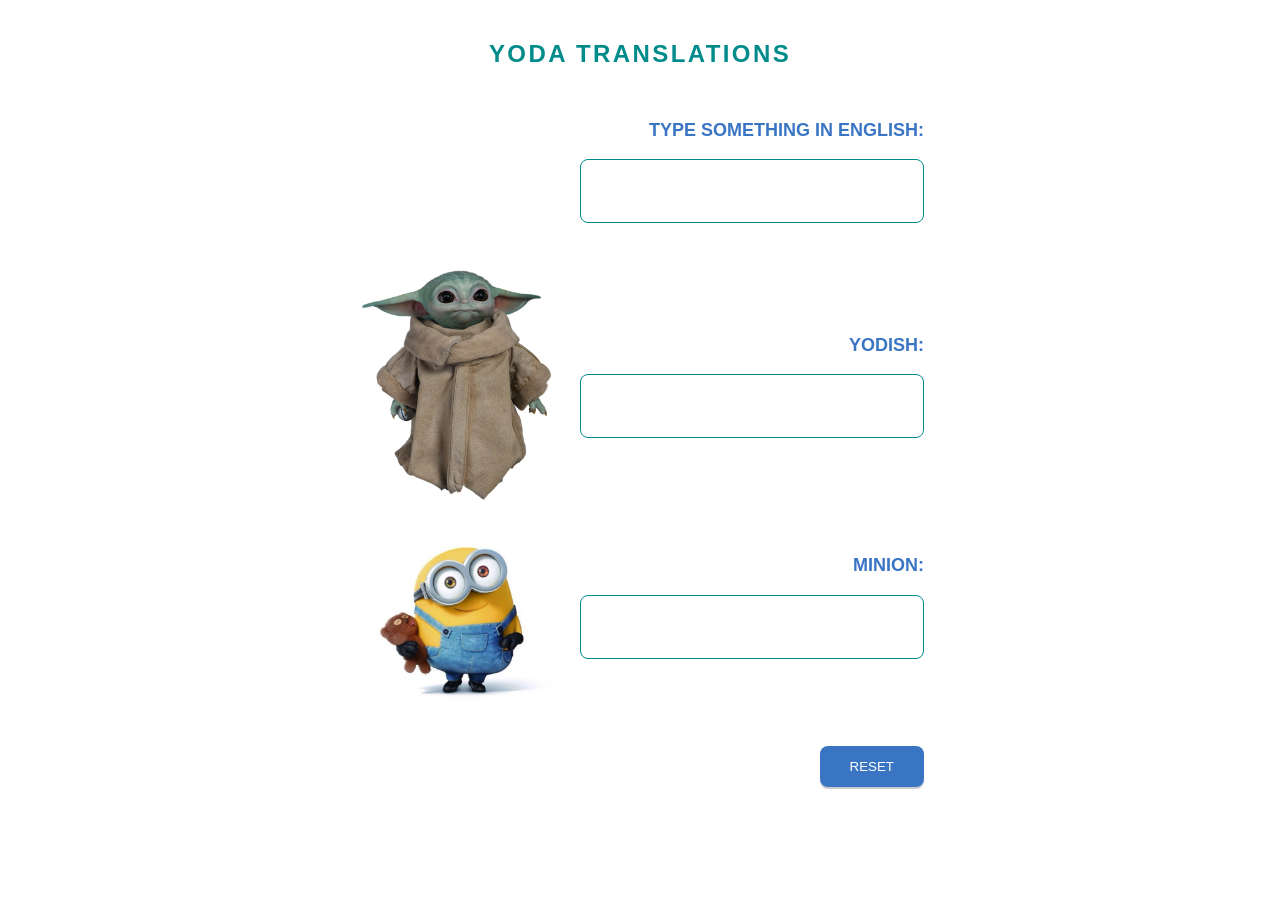
==== index.html @ 9a7e815d "upd" ====
<!DOCTYPE html>
<html lang="ru">
<head>
    <meta charset="UTF-8">
    <meta http-equiv="X-UA-Compatible" content="IE=edge">
    <meta name="viewport" content="width=device-width, initial-scale=1.0">
    <!--Сюда шрифты =swap&subset=cyrillic-ext-->
    <link rel="stylesheet" href="assets/css/normalize.css">
    <link rel="stylesheet" href="assets/css/styles.css">
    <link rel="shortcut icon" href="assets/img/yoda-icon.png" type="img/png">
    <title>Yoda Translation</title>
</head>
<body>
    <div class="wrapper">
        <header class="header"></header>
        <main class="main">
            <h1>Yoda Translations</h1>
            <div class="translation__item">
                <div class="translation__img">
                    <img src="assets/img/blanc.jpg" alt="blanc space" class="image img_invisible">
                </div>
                <div class="translation__info">
                    <label class="translation__label" for="text">Type something in English:</label>
                    <input id="text" type="text" name="englishText" class="translation__text" value=""/>
                </div>
            </div>
            <div class="translation__item">
                <div class="translation__img">
                    <img src="assets/img/yoda.png" alt="baby Yoda" class="image">
                </div>
                <div class="translation__info">
                    <div class="translation__label">Yodish:</div>
                    <div class="translation__text" id="translatedYoda"></div>
                </div>
            </div>
            <div class="translation__item">
                <div class="translation__img">
                    <img src="assets/img/minion.jpg" alt="minion" class="image">
                </div>
                <div class="translation__info">
                    <div class="translation__label">Minion:</div>
                    <div class="translation__text" id="translatedMinion"></div>
                </div>
            </div>
            <div class="translation__button">
                <button id="reset" type="reset" class="button">Reset</button>
            </div>
        </main>
        <div class="footer"></div>
    </div>

    <script src="assets/js/script.js"></script>
</body>
</html>
---- assets/css/styles.css ----
html,
body {
    height: 100%;
    font-family: 'Didact Gothic', sans-serif;
    font-size: 16px;
    color: #3D3E50;
    line-height: 160%;
}

.wrapper {
    overflow: hidden;
    min-height: 100%;
    padding: 0 16px;
    display: flex;
    flex-direction: column;
    align-items: center;
    text-align: left;
}

h1 {
    font-size: 24px;
    color: darkcyan;
    letter-spacing: 0.1em ;
    line-height: 180%;
    margin: 24px 0px 0px 0px;
    text-align: center;
    text-transform: uppercase;
}

.translation__item {
    display: flex;
    flex-direction: row;
    flex-wrap: wrap;
    justify-content: space-between;
}

.translation__item div{
    display: flex;
    flex-direction: column;
    justify-content: center;
    align-items: flex-end;
}

.translation__info {
    display: flex;
    margin-left: 24px;
}

.translation__label {
    font-size: 18px;
    text-transform: uppercase;
    color:#3A75C4;
    font-weight: bold;
}

.translation__text {
    outline: none;
    border: solid 1px darkcyan;
    border-radius: 8px;
    min-height: 30px;
    width:310px;
    margin-top: 16px;
    padding: 16px;
}

.translation__img img {
    width: 200px;
}

.translation__button {
    display: flex;
    flex-direction: column;
    align-items: flex-end;
}

.button {
    border: none;
    color:#FFFFFF;
    text-transform: uppercase;
    border-radius: 8px;
    padding: 13px 30px;
    min-width: 60px;
    cursor: pointer;
    transition: background-color 0.5s ease 0s;
    box-shadow: 0 2px 0 #23262f3b;
    position: relative;
    top: 0;
    background-color: #3A75C4;
    margin: 40px 0px;
}

.button:active {
    top: 3px;
    box-shadow: 0 0px 0 #23262f3b;
}

.button:hover {
    background-color: #75a6e6;
}

@media screen and (max-width: 706px){
    .translation__item {
        display: flex;
        flex-direction: column;
        align-items: center;
        align-content: center;
        margin-top: 40px;
    }

    .translation__item div {
        align-items: center
    }

    .translation__info {
        align-items: center;
        margin-left: 0px;
    }

    .img_invisible {
        display: none;
    }

    .translation__button {
        justify-self: center;
        align-items: center;
    }

    .button {
        margin: 40px 0px;
    }
}
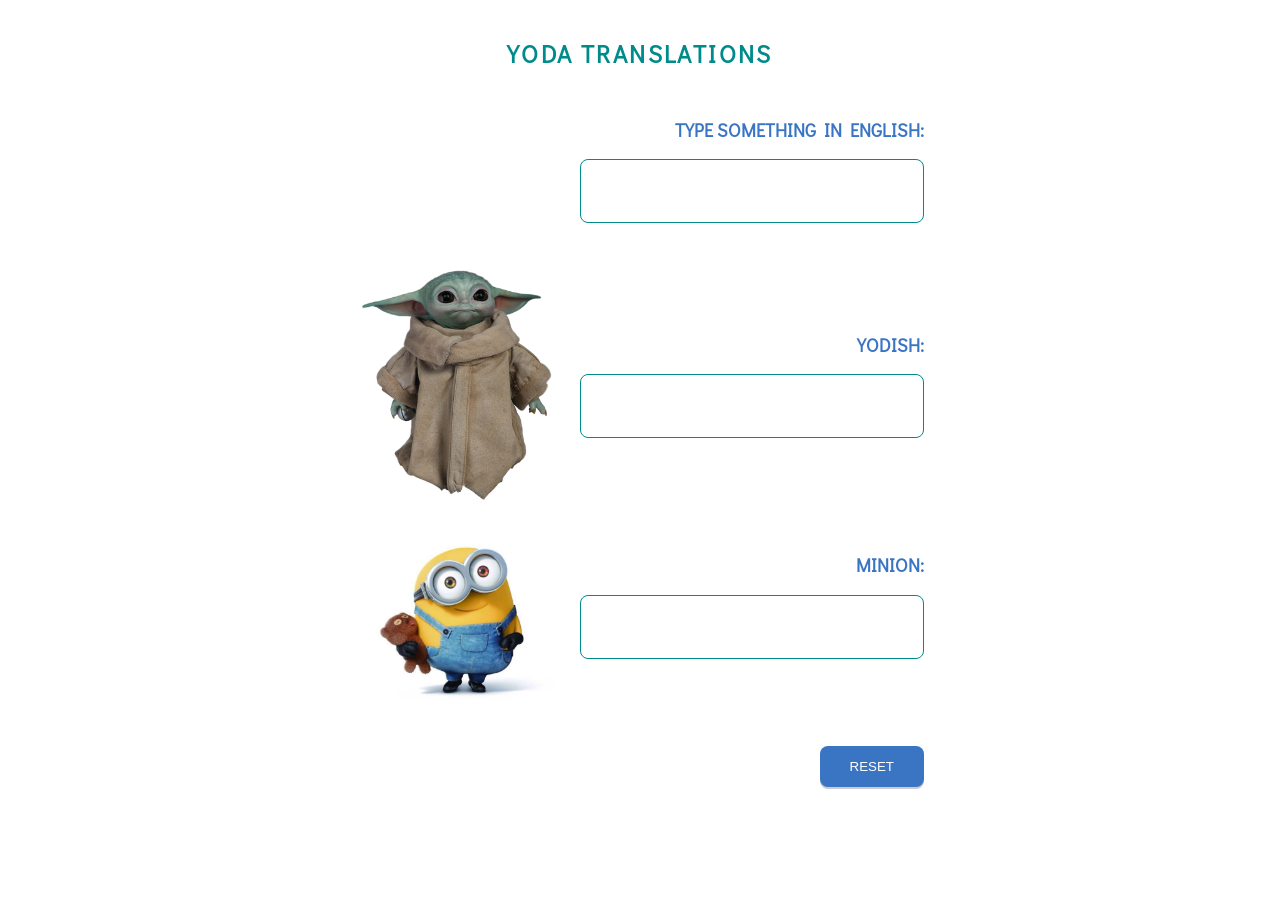
==== commit e0b838d5: "added fonts" ====
--- a/index.html
+++ b/index.html
@@ -4,7 +4,9 @@
     <meta charset="UTF-8">
     <meta http-equiv="X-UA-Compatible" content="IE=edge">
     <meta name="viewport" content="width=device-width, initial-scale=1.0">
-    <!--Сюда шрифты =swap&subset=cyrillic-ext-->
+    <link rel="preconnect" href="https://fonts.googleapis.com">
+    <link rel="preconnect" href="https://fonts.gstatic.com" crossorigin>
+    <link href="https://fonts.googleapis.com/css2?family=Didact+Gothic&display=swap" rel="stylesheet">
     <link rel="stylesheet" href="assets/css/normalize.css">
     <link rel="stylesheet" href="assets/css/styles.css">
     <link rel="shortcut icon" href="assets/img/yoda-icon.png" type="img/png">
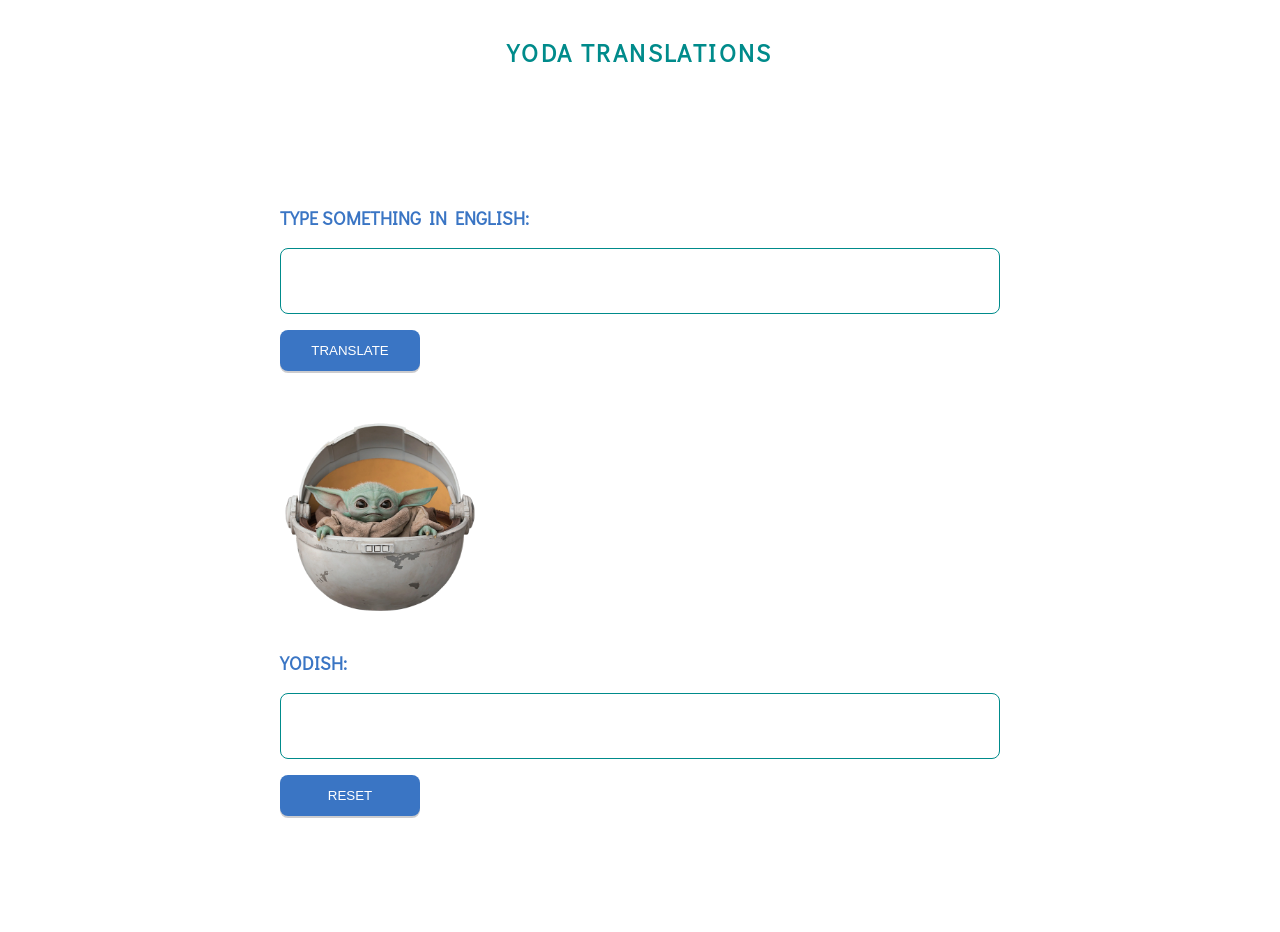
==== commit 7b7966eb: "refactored js and css" ====
--- a/index.html
+++ b/index.html
@@ -1,56 +1,41 @@
 <!DOCTYPE html>
-<html lang="ru">
-<head>
-    <meta charset="UTF-8">
-    <meta http-equiv="X-UA-Compatible" content="IE=edge">
-    <meta name="viewport" content="width=device-width, initial-scale=1.0">
-    <link rel="preconnect" href="https://fonts.googleapis.com">
-    <link rel="preconnect" href="https://fonts.gstatic.com" crossorigin>
-    <link href="https://fonts.googleapis.com/css2?family=Didact+Gothic&display=swap" rel="stylesheet">
-    <link rel="stylesheet" href="assets/css/normalize.css">
-    <link rel="stylesheet" href="assets/css/styles.css">
-    <link rel="shortcut icon" href="assets/img/yoda-icon.png" type="img/png">
+<html lang="en">
+  <head>
+    <meta charset="UTF-8" />
+    <meta http-equiv="X-UA-Compatible" content="IE=edge" />
+    <meta name="viewport" content="width=device-width, initial-scale=1.0" />
+    <link rel="stylesheet" href="assets/css/normalize.css" />
+    <link rel="stylesheet" href="assets/css/styles.css" />
+    <link rel="shortcut icon" href="assets/img/yoda-icon.png" type="img/png" />
     <title>Yoda Translation</title>
-</head>
-<body>
-    <div class="wrapper">
-        <header class="header"></header>
-        <main class="main">
-            <h1>Yoda Translations</h1>
-            <div class="translation__item">
-                <div class="translation__img">
-                    <img src="assets/img/blanc.jpg" alt="blanc space" class="image img_invisible">
-                </div>
-                <div class="translation__info">
-                    <label class="translation__label" for="text">Type something in English:</label>
-                    <input id="text" type="text" name="englishText" class="translation__text" value=""/>
-                </div>
-            </div>
-            <div class="translation__item">
-                <div class="translation__img">
-                    <img src="assets/img/yoda.png" alt="baby Yoda" class="image">
-                </div>
-                <div class="translation__info">
-                    <div class="translation__label">Yodish:</div>
-                    <div class="translation__text" id="translatedYoda"></div>
-                </div>
-            </div>
-            <div class="translation__item">
-                <div class="translation__img">
-                    <img src="assets/img/minion.jpg" alt="minion" class="image">
-                </div>
-                <div class="translation__info">
-                    <div class="translation__label">Minion:</div>
-                    <div class="translation__text" id="translatedMinion"></div>
-                </div>
-            </div>
-            <div class="translation__button">
-                <button id="reset" type="reset" class="button">Reset</button>
-            </div>
-        </main>
-        <div class="footer"></div>
-    </div>
-
+  </head>
+  <body>
+    <main class="main">
+      <h1>Yoda Translations</h1>
+      <div class="translation__wrapper">
+        <div class="translation__item">
+          <label class="translation__label" for="sourceText"
+            >Type something in English:</label
+          >
+          <input
+            type="text"
+            id="sourceText"
+            name="sourceText"
+            class="translation__text"
+            value=""
+          />
+          <button id="submit" class="button">Translate</button>
+        </div>
+        <div class="translation__item">
+          <div class="translation__img">
+            <img src="assets/img/babyyoda.webp" alt="baby Yoda" />
+          </div>
+          <div class="translation__label" for="textTarget">Yodish:</div>
+          <div class="translation__text" id="textTarget"></div>
+          <button id="reset" type="reset" class="button">Reset</button>
+        </div>
+      </div>
+    </main>
     <script src="assets/js/script.js"></script>
-</body>
-</html>+  </body>
+</html>
--- a/assets/css/styles.css
+++ b/assets/css/styles.css
@@ -1,132 +1,128 @@
+@import url("https://fonts.googleapis.com/css2?family=Didact+Gothic&display=swap");
+
 html,
 body {
-    height: 100%;
-    font-family: 'Didact Gothic', sans-serif;
-    font-size: 16px;
-    color: #3D3E50;
-    line-height: 160%;
+  height: 100%;
+  min-width: 240px;
+  font-family: "Didact Gothic", sans-serif;
+  font-size: 16px;
+  color: #3d3e50;
+  line-height: 160%;
+  padding: 0;
+  margin: 0;
 }
 
-.wrapper {
-    overflow: hidden;
-    min-height: 100%;
-    padding: 0 16px;
-    display: flex;
-    flex-direction: column;
-    align-items: center;
-    text-align: left;
+.main {
+  display: grid;
+  grid-template: 74px 1fr / minmax(1rem, 1fr) minmax(auto, 720px) minmax(
+      1rem,
+      1fr
+    );
+  padding: 16px 0;
+  min-height: 100%;
+  align-items: center;
+}
+
+h1,
+.translation__wrapper {
+  grid-column: 2;
 }
 
 h1 {
-    font-size: 24px;
-    color: darkcyan;
-    letter-spacing: 0.1em ;
-    line-height: 180%;
-    margin: 24px 0px 0px 0px;
-    text-align: center;
-    text-transform: uppercase;
+  grid-row: 1;
+  font-size: 24px;
+  letter-spacing: 0.1em;
+  text-transform: uppercase;
+  color: darkcyan;
+  text-align: center;
+  margin: 0;
+}
+
+.translation__wrapper {
+  display: grid;
+  grid-row: 2;
+  gap: 48px;
 }
 
 .translation__item {
-    display: flex;
-    flex-direction: row;
-    flex-wrap: wrap;
-    justify-content: space-between;
-}
-
-.translation__item div{
-    display: flex;
-    flex-direction: column;
-    justify-content: center;
-    align-items: flex-end;
-}
-
-.translation__info {
-    display: flex;
-    margin-left: 24px;
+  display: grid;
+  justify-items: start;
+  gap: 16px;
 }
 
 .translation__label {
-    font-size: 18px;
-    text-transform: uppercase;
-    color:#3A75C4;
-    font-weight: bold;
+  font-size: 18px;
+  font-weight: bold;
+  text-transform: uppercase;
+  color: #3a75c4;
+  margin-top: 16px;
 }
 
 .translation__text {
-    outline: none;
-    border: solid 1px darkcyan;
-    border-radius: 8px;
-    min-height: 30px;
-    width:310px;
-    margin-top: 16px;
-    padding: 16px;
+  font-family: "Didact Gothic", sans-serif;
+  font-size: 16px;
+  color: #3d3e50;
+  min-height: 32px;
+  outline: none;
+  border: solid 1px darkcyan;
+  border-radius: 8px;
+  padding: 16px;
+  width: calc(100% - 34px);
+}
+
+.translation__img {
+  position: relative;
+  width: 200px;
+  height: 200px;
 }
 
 .translation__img img {
-    width: 200px;
-}
-
-.translation__button {
-    display: flex;
-    flex-direction: column;
-    align-items: flex-end;
+  position: absolute;
+  top: 0;
+  left: 0;
+  width: 100%;
 }
 
 .button {
-    border: none;
-    color:#FFFFFF;
-    text-transform: uppercase;
-    border-radius: 8px;
-    padding: 13px 30px;
-    min-width: 60px;
-    cursor: pointer;
-    transition: background-color 0.5s ease 0s;
-    box-shadow: 0 2px 0 #23262f3b;
-    position: relative;
-    top: 0;
-    background-color: #3A75C4;
-    margin: 40px 0px;
+  text-transform: uppercase;
+  color: #ffffff;
+  padding: 13px 30px;
+  background-color: #3a75c4;
+  border: none;
+  border-radius: 8px;
+  box-shadow: 0 2px 0 #23262f3b;
+  outline: none;
+  min-width: 140px;
+  position: relative;
+  top: 0;
+  cursor: pointer;
+  transition: background-color 0.5s ease 0s;
 }
 
 .button:active {
-    top: 3px;
-    box-shadow: 0 0px 0 #23262f3b;
+  top: 3px;
+  box-shadow: 0 0px 0 #23262f3b;
 }
 
 .button:hover {
-    background-color: #75a6e6;
+  background-color: #75a6e6;
+  transition: background-color 0.5s ease 0s;
 }
 
-@media screen and (max-width: 706px){
-    .translation__item {
-        display: flex;
-        flex-direction: column;
-        align-items: center;
-        align-content: center;
-        margin-top: 40px;
-    }
+@media screen and (max-width: 500px) {
+  .main {
+    align-items: end;
+  }
 
-    .translation__item div {
-        align-items: center
-    }
+  .translation__item {
+    justify-items: center;
+  }
 
-    .translation__info {
-        align-items: center;
-        margin-left: 0px;
-    }
+  .translation__label {
+    font-size: 16px;
+  }
 
-    .img_invisible {
-        display: none;
-    }
-
-    .translation__button {
-        justify-self: center;
-        align-items: center;
-    }
-
-    .button {
-        margin: 40px 0px;
-    }
+  .button {
+    width: 100%;
+  }
 }
-
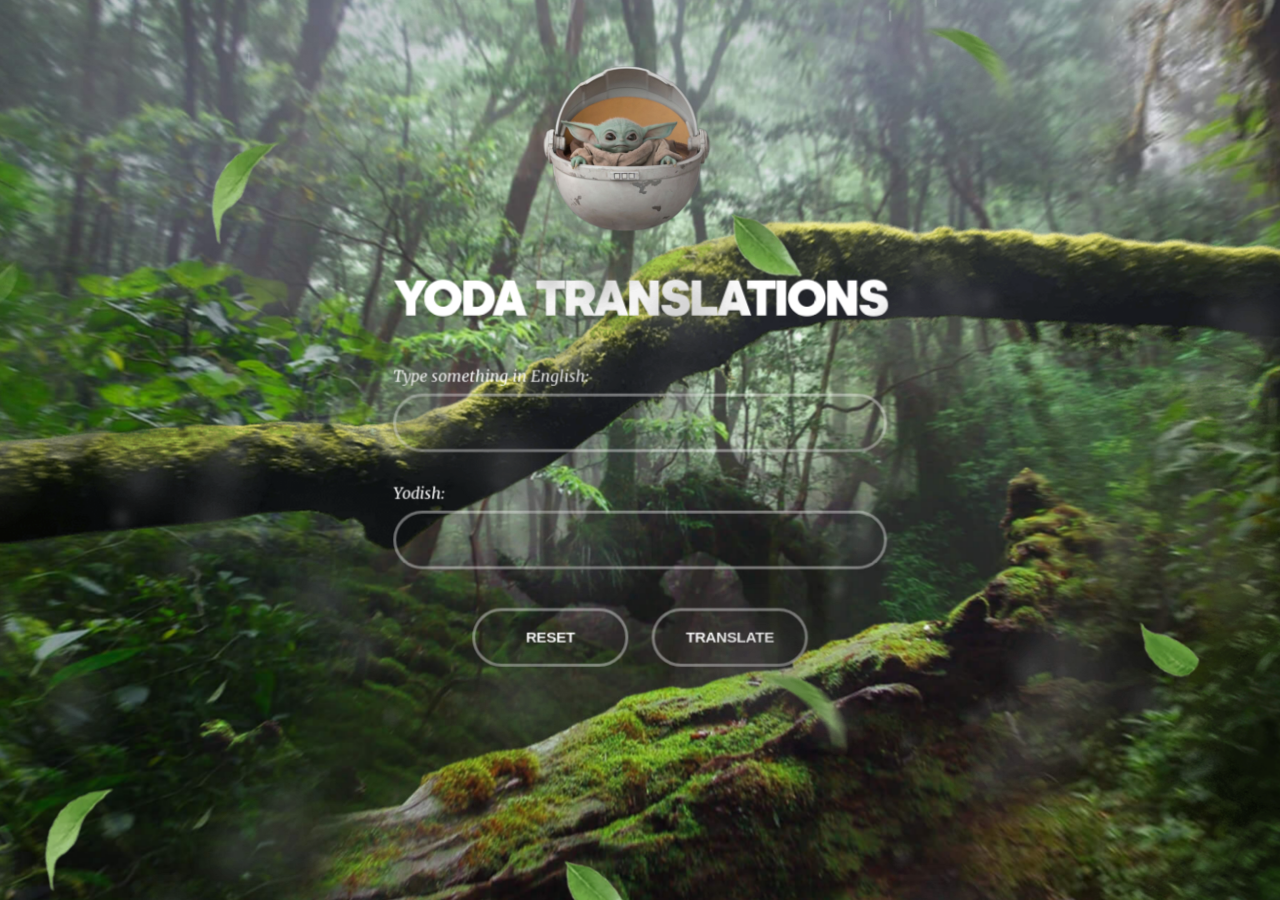
==== commit a1399a7c: "upd design test" ====
--- a/index.html
+++ b/index.html
@@ -4,38 +4,64 @@
     <meta charset="UTF-8" />
     <meta http-equiv="X-UA-Compatible" content="IE=edge" />
     <meta name="viewport" content="width=device-width, initial-scale=1.0" />
-    <link rel="stylesheet" href="assets/css/normalize.css" />
-    <link rel="stylesheet" href="assets/css/styles.css" />
+    <title>Document</title>
+    <link rel="stylesheet" href="assets/css/main.css" />
+    <script src="assets/js/script.js" defer></script>
+    <script src="assets/libs/rain.js" defer></script>
     <link rel="shortcut icon" href="assets/img/yoda-icon.png" type="img/png" />
-    <title>Yoda Translation</title>
+    <title>Yoda <span>Translation</span></title>
   </head>
   <body>
-    <main class="main">
-      <h1>Yoda Translations</h1>
-      <div class="translation__wrapper">
-        <div class="translation__item">
-          <label class="translation__label" for="sourceText"
-            >Type something in English:</label
-          >
-          <input
-            type="text"
-            id="sourceText"
-            name="sourceText"
-            class="translation__text"
-            value=""
-          />
-          <button id="submit" class="button">Translate</button>
+    <main class="layers">
+      <div class="layers__container">
+        <div
+          class="layers__item layer-1"
+          style="background-image: url(assets/img/layer-1.jpg)"
+        ></div>
+        <div
+          class="layers__item layer-2"
+          style="background-image: url(assets/img/layer-2.png)"
+        ></div>
+        <div
+          class="logo"
+          style="background-image: url(assets/img/baby-yoda.svg)"
+        ></div>
+        <div class="layers__item layer-3 translation">
+
+            <h1 class="translation__title">Yoda Translations</h1>
+            <div class="translation__item">
+              <label class="translation__label hero-content__p" for="sourceText"
+                >Type something in English:</label
+              >
+              <input
+                type="text"
+                id="sourceText"
+                name="sourceText"
+                class="translation__text"
+                value=""
+              />
+            </div>
+            <div class="translation__item">
+              <div class="translation__label hero-content__p" for="textTarget">Yodish:</div>
+              <div class="translation__text" id="textTarget"></div>
+            </div>
+            <div class="translation__buttons">
+              <button id="submit" class="button">Reset</button>
+              <button id="reset" type="reset" class="button">Translate</button>
+            </div>
         </div>
-        <div class="translation__item">
-          <div class="translation__img">
-            <img src="assets/img/babyyoda.webp" alt="baby Yoda" />
-          </div>
-          <div class="translation__label" for="textTarget">Yodish:</div>
-          <div class="translation__text" id="textTarget"></div>
-          <button id="reset" type="reset" class="button">Reset</button>
+        <div class="layers__item layer-4">
+          <canvas class="rain"></canvas>
         </div>
-      </div>
-    </main>
-    <script src="assets/js/script.js"></script>
+        <div
+          class="layers__item layer-5"
+          style="background-image: url(assets/img/layer-5.png)"
+        ></div>
+        <div
+          class="layers__item layer-6"
+          style="background-image: url(assets/img/layer-6.png)"
+        ></div>
+      </main>
+    </div>
   </body>
 </html>
--- a/assets/css/main.css
+++ b/assets/css/main.css
@@ -0,0 +1,180 @@
+@font-face {
+  font-family: kamerik-3d;
+  src: url(../fonts/kamerik205-heavy.woff2);
+  font-weight: 900;
+}
+@font-face {
+  font-family: merriweather-italic-3d;
+  src: url(../fonts/merriweather-regular-italic.woff2);
+}
+
+* {
+  margin: 0;
+  padding: 0;
+  box-sizing: border-box;
+}
+
+:root {
+  --index: calc(1vw + 1vh);
+  --transition: 1.5s cubic-bezier(0.05, 0.5, 0, 1);
+}
+
+body {
+  background-color: #000;
+  color: #fff;
+  font-family: kamerik-3d;
+}
+
+.layers {
+  perspective: 1000px;
+  overflow: hidden;
+}
+
+.layers__container {
+  height: 100vh;
+  min-height: 500px;
+  width: 100%;
+  transform-style: preserve-3d;
+  transform: rotateX(var(--move-y)) rotateY(var(--move-x));
+  will-change: transform;
+  transition: transform var(--transition);
+}
+
+.layers__item {
+  position: absolute;
+  inset: -5vw;
+  background-size: cover;
+  background-position: center;
+  display: flex;
+  align-items: center;
+  justify-content: center;
+}
+
+.layer-1 {
+  transform: translateZ(-55px) scale(1.06);
+}
+
+.layer-2 {
+  transform: translateZ(80px) scale(0.88);
+}
+
+.layer-3 {
+  transform: translateZ(180px) scale(0.8);
+}
+
+.layer-4 {
+  transform: translateZ(190px) scale(0.9);
+}
+
+.layer-5 {
+  transform: translateZ(300px) scale(0.9);
+}
+
+.layer-6 {
+  transform: translateZ(380px);
+}
+
+.layer-4,
+.layer-5,
+.layer-6 {
+  pointer-events: none;
+}
+
+.logo {
+  --logo-size: calc(var(--index) * 7.8);
+  width: var(--logo-size);
+  height: var(--logo-size);
+  background-repeat: no-repeat;
+  position: absolute;
+  left: calc(49% - calc(var(--logo-size) / 2));
+  top: calc(var(--index) * 3);
+  z-index: 1;
+}
+
+.translation {
+  display: grid;
+  width: minmax(auto, 860px);
+  align-content: center;
+  justify-items: center;
+  margin: calc(var(--index) * 5.5);
+  gap: 32px;
+}
+
+.translation__title {
+  font-size: calc(var(--index) * 2.2);
+  text-align: center;
+  text-transform: uppercase;
+  letter-spacing: calc(var(--index) * -0.125);
+  line-height: 1.35em;
+  margin: 0;
+  margin-top: 40px;
+}
+
+.translation__title span {
+  display: block;
+}
+
+.translation__item {
+  display: grid;
+  justify-items: start;
+  gap: 8px;
+  width: 100%;
+}
+
+.translation__label {
+  text-transform: none;
+  font-family: merriweather-italic-3d;
+  letter-spacing: normal;
+  font-size: calc(var(--index) * 0.73);
+}
+
+.translation__text {
+  font-family: Arial;
+  font-weight: 500;
+  text-transform: none;
+  font-size: calc(var(--index) * 0.71);
+  letter-spacing: -0.02vw;
+  min-height: 60px;
+  background-color: transparent;
+  color: #fff;
+  border-radius: 10em;
+  border: rgb(255 255 255 / 0.4) 3px solid;
+  outline: none;
+  padding: calc(var(--index) * 0.7) calc(var(--index) * 1.25);
+  width: 100%;
+}
+
+.translation__buttons {
+  display: flex;
+  justify-content: center;
+  gap: 1.5rem;
+  margin-top: 8px;
+}
+
+.button {
+  font-family: Arial;
+  font-weight: 600;
+  text-transform: uppercase;
+  font-size: calc(var(--index) * 0.71);
+  letter-spacing: -0.02vw;
+  padding: calc(var(--index) * 0.7) calc(var(--index) * 1.25);
+  background-color: transparent;
+  color: #fff;
+  border-radius: 10em;
+  border: rgb(255 255 255 / 0.4) 3px solid;
+  outline: none;
+  cursor: pointer;
+  min-height: 60px;
+  min-width: 160px;
+  transition: background-color 0.5s ease 0s, color 0.5s ease 0s;
+}
+
+.button:active {
+  top: 3px;
+}
+
+.button:hover {
+  color: #3d3e50;
+  background-color: #fff;
+  transition: background-color 0.5s ease 0s, color 0.5s ease 0s;
+}
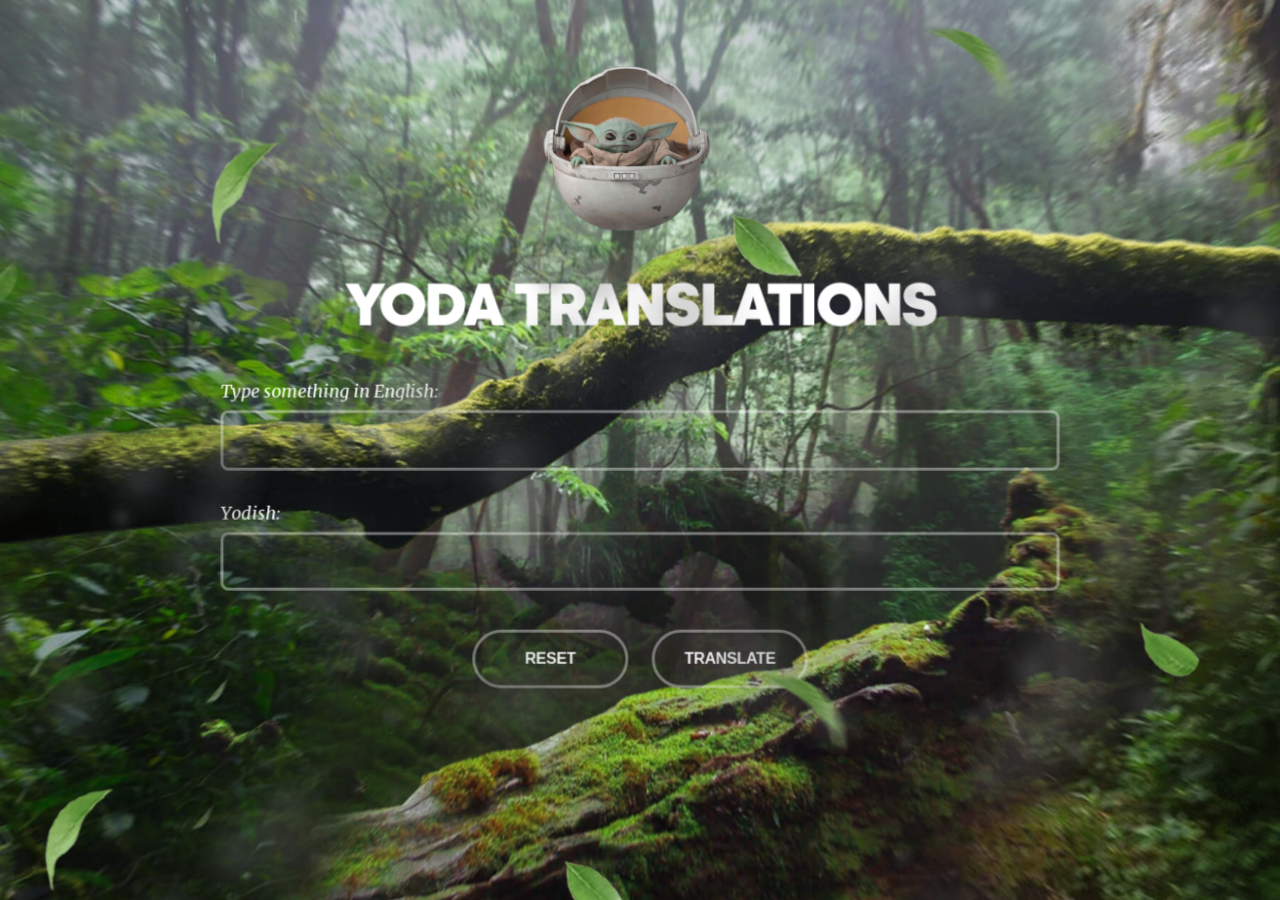
==== commit ac4b07ff: "complete css refactoring" ====
--- a/index.html
+++ b/index.html
@@ -4,12 +4,16 @@
     <meta charset="UTF-8" />
     <meta http-equiv="X-UA-Compatible" content="IE=edge" />
     <meta name="viewport" content="width=device-width, initial-scale=1.0" />
-    <title>Document</title>
-    <link rel="stylesheet" href="assets/css/main.css" />
+    <link rel="stylesheet" href="assets/css/styles.css" />
     <script src="assets/js/script.js" defer></script>
     <script src="assets/libs/rain.js" defer></script>
-    <link rel="shortcut icon" href="assets/img/yoda-icon.png" type="img/png" />
-    <title>Yoda <span>Translation</span></title>
+    <link rel="apple-touch-icon" sizes="180x180" href="assets/favicon/apple-touch-icon.png">
+<link rel="icon" type="image/png" sizes="32x32" href="assets/favicon/favicon-32x32.png">
+<link rel="icon" type="image/png" sizes="16x16" href="assets/favicon/favicon-16x16.png">
+<link rel="manifest" href="assets/favicon/site.webmanifest">
+<meta name="msapplication-TileColor" content="#da532c">
+<meta name="theme-color" content="#ffffff">
+    <title>Yoda Translation</title>
   </head>
   <body>
     <main class="layers">
@@ -27,10 +31,9 @@
           style="background-image: url(assets/img/baby-yoda.svg)"
         ></div>
         <div class="layers__item layer-3 translation">
-
             <h1 class="translation__title">Yoda Translations</h1>
             <div class="translation__item">
-              <label class="translation__label hero-content__p" for="sourceText"
+              <label class="translation__label" for="sourceText"
                 >Type something in English:</label
               >
               <input
@@ -46,8 +49,8 @@
               <div class="translation__text" id="textTarget"></div>
             </div>
             <div class="translation__buttons">
-              <button id="submit" class="button">Reset</button>
-              <button id="reset" type="reset" class="button">Translate</button>
+              <button id="reset" class="button">Reset</button>
+              <button id="submit" type="reset" class="button">Translate</button>
             </div>
         </div>
         <div class="layers__item layer-4">
--- a/assets/css/styles.css
+++ b/assets/css/styles.css
@@ -0,0 +1,175 @@
+@font-face {
+  font-family: kamerik-3d;
+  src: url(../fonts/kamerik205-heavy.woff2);
+  font-weight: 900;
+}
+@font-face {
+  font-family: merriweather-italic-3d;
+  src: url(../fonts/merriweather-regular-italic.woff2);
+}
+
+* {
+  margin: 0;
+  padding: 0;
+  box-sizing: border-box;
+}
+
+:root {
+  --index: calc(1vw + 1vh);
+  --transition: 1.5s cubic-bezier(0.05, 0.5, 0, 1);
+}
+
+body {
+  background-color: #000;
+  color: #fff;
+  font-family: kamerik-3d;
+}
+
+.layers {
+  perspective: 1000px;
+  overflow: hidden;
+}
+
+.layers__container {
+  height: 100vh;
+  min-height: 500px;
+  width: 100%;
+  transform-style: preserve-3d;
+  transform: rotateX(var(--move-y)) rotateY(var(--move-x));
+  will-change: transform;
+  transition: transform var(--transition);
+}
+
+.layers__item {
+  position: absolute;
+  inset: -5vw;
+  background-size: cover;
+  background-position: center;
+  display: flex;
+  align-items: center;
+  justify-content: center;
+}
+
+.layer-1 {
+  transform: translateZ(-55px) scale(1.06);
+}
+
+.layer-2 {
+  transform: translateZ(80px) scale(0.88);
+}
+
+.layer-3 {
+  transform: translateZ(180px) scale(0.8);
+}
+
+.layer-4 {
+  transform: translateZ(190px) scale(0.9);
+}
+
+.layer-5 {
+  transform: translateZ(300px) scale(0.9);
+}
+
+.layer-6 {
+  transform: translateZ(380px);
+}
+
+.layer-4,
+.layer-5,
+.layer-6 {
+  pointer-events: none;
+}
+
+.logo {
+  --logo-size: calc(var(--index) * 7.8);
+  width: var(--logo-size);
+  height: var(--logo-size);
+  background-repeat: no-repeat;
+  position: absolute;
+  left: calc(49% - calc(var(--logo-size) / 2));
+  top: calc(var(--index) * 3);
+  z-index: 1;
+}
+
+.translation {
+  display: grid;
+  grid-template-columns: minmax(auto, 860px);
+  align-content: center;
+  justify-items: center;
+  margin: calc(var(--index) * 5.5);
+  gap: 32px;
+}
+
+.translation__title {
+  font-size: calc(var(--index) * 2.6);
+  text-align: center;
+  text-transform: uppercase;
+  letter-spacing: calc(var(--index) * -0.125);
+  line-height: 1.35em;
+  margin: 64px 0 0 0;
+}
+
+.translation__item {
+  display: grid;
+  justify-items: start;
+  gap: 8px;
+  width: 100%;
+}
+
+.translation__label {
+  font-family: merriweather-italic-3d;
+  font-size: 1.125rem;
+  text-transform: none;
+  letter-spacing: normal;
+}
+
+.translation__text {
+  min-height: 60px;
+  width: 100%;
+  display: flex;
+  flex-wrap: wrap;
+  align-content: center;
+  font-family: Arial;
+  font-size: 1rem;
+  font-weight: 500;
+  text-transform: none;
+  letter-spacing: -0.02vw;
+  line-height: 160%;
+  color: #fff;
+  background-color: transparent;
+  border: rgb(255 255 255 / 0.4) 3px solid;
+  border-radius: 8px;
+  outline: none;
+  padding: calc(var(--index) * 0.7) calc(var(--index) * 1.25);
+}
+
+.translation__buttons {
+  display: flex;
+  justify-content: center;
+  gap: 1.5rem;
+  margin-top: 8px;
+}
+
+.button {
+  min-height: 60px;
+  min-width: 160px;
+  font-family: Arial;
+  font-weight: 600;
+  font-size: 1rem;
+  text-transform: uppercase;
+  letter-spacing: -0.02vw;
+  color: #fff;
+  background-color: transparent;
+  border-radius: 10em;
+  border: rgb(255 255 255 / 0.4) 3px solid;
+  outline: none;
+  cursor: pointer;
+  padding: calc(var(--index) * 0.7) calc(var(--index) * 1.25);
+  transition: background-color 0.5s ease 0s, color 0.5s ease 0s;
+}
+
+.button:hover {
+  color: #3d3e50;
+  background-color: #fff;
+  transition: background-color 0.5s ease 0s, color 0.5s ease 0s;
+}
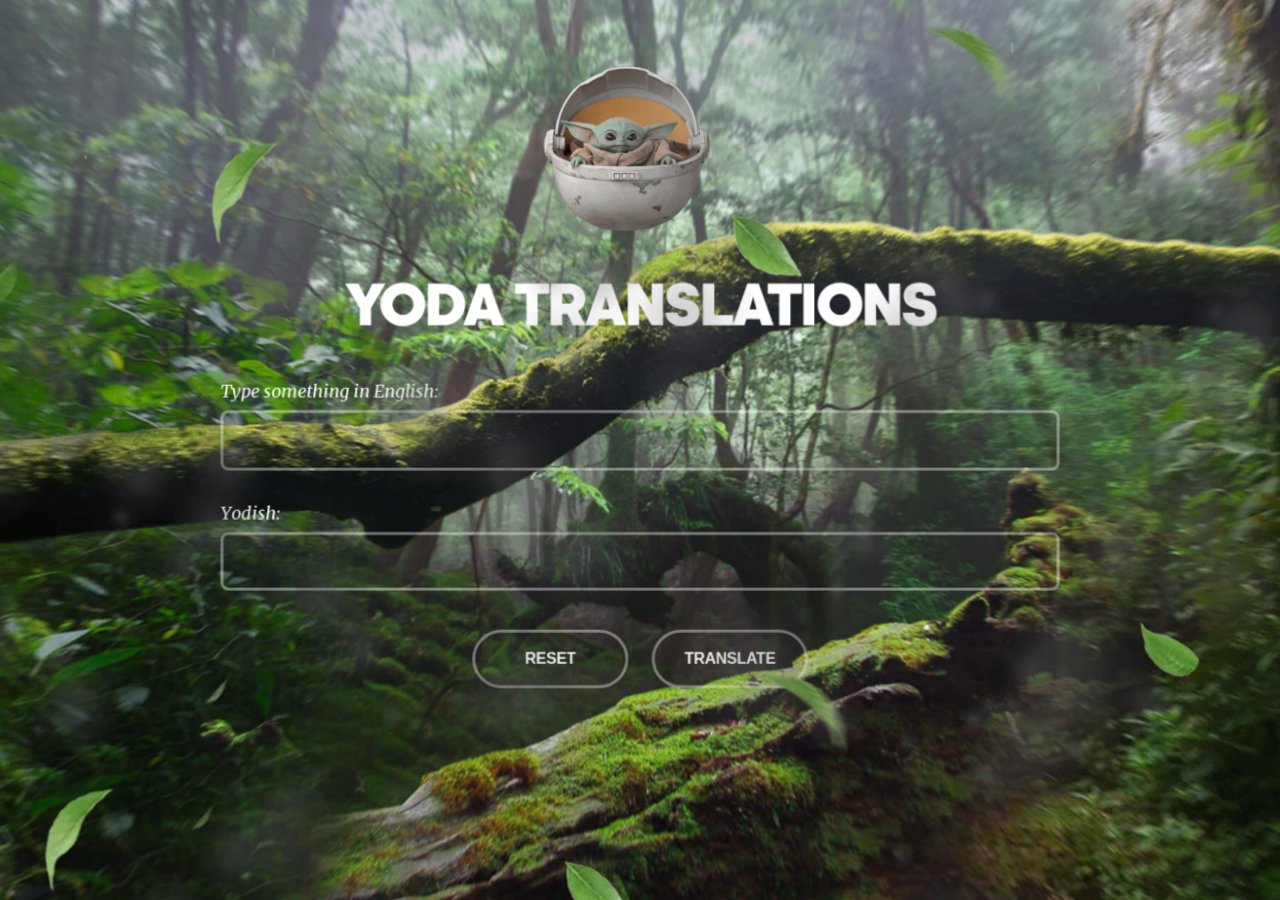
==== commit b960a248: "added meta description" ====
--- a/index.html
+++ b/index.html
@@ -4,6 +4,10 @@
     <meta charset="UTF-8" />
     <meta http-equiv="X-UA-Compatible" content="IE=edge" />
     <meta name="viewport" content="width=device-width, initial-scale=1.0" />
+    <meta
+    name="description"
+    content="Translation from Galactic Basic Standard to Yodish and Minionese using JavaScript Fetch API. Training project for ITGirlSchool"
+  />
     <link rel="stylesheet" href="assets/css/styles.css" />
     <script src="assets/js/script.js" defer></script>
     <script src="assets/libs/rain.js" defer></script>
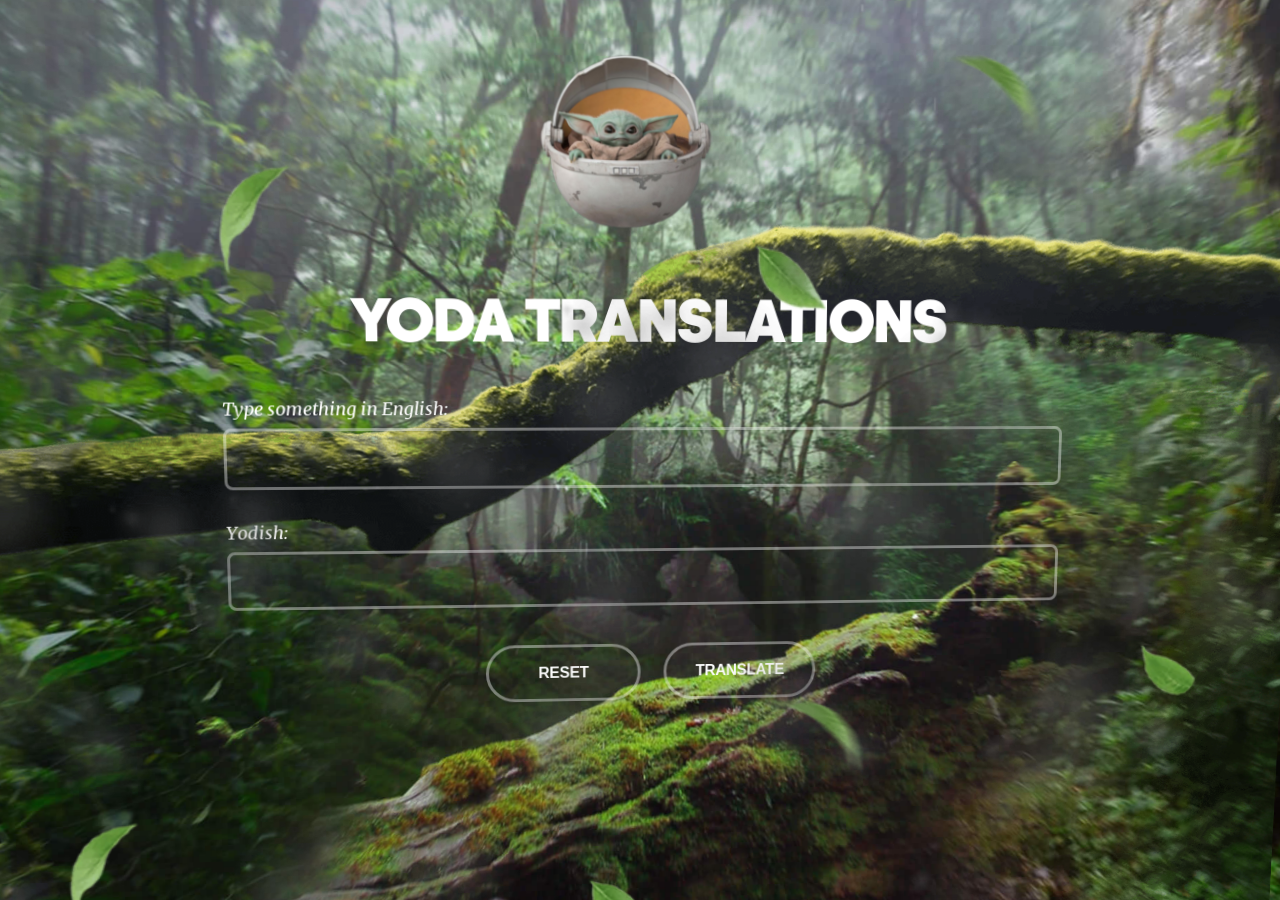
==== commit 09229ef6: "fixed html" ====
--- a/index.html
+++ b/index.html
@@ -5,18 +5,32 @@
     <meta http-equiv="X-UA-Compatible" content="IE=edge" />
     <meta name="viewport" content="width=device-width, initial-scale=1.0" />
     <meta
-    name="description"
-    content="Translation from Galactic Basic Standard to Yodish and Minionese using JavaScript Fetch API. Training project for ITGirlSchool"
-  />
+      name="description"
+      content="Translation from Galactic Basic Standard to Yodish and Minionese using JavaScript Fetch API. Training project for ITGirlSchool"
+    />
     <link rel="stylesheet" href="assets/css/styles.css" />
     <script src="assets/js/script.js" defer></script>
     <script src="assets/libs/rain.js" defer></script>
-    <link rel="apple-touch-icon" sizes="180x180" href="assets/favicon/apple-touch-icon.png">
-<link rel="icon" type="image/png" sizes="32x32" href="assets/favicon/favicon-32x32.png">
-<link rel="icon" type="image/png" sizes="16x16" href="assets/favicon/favicon-16x16.png">
-<link rel="manifest" href="assets/favicon/site.webmanifest">
-<meta name="msapplication-TileColor" content="#da532c">
-<meta name="theme-color" content="#ffffff">
+    <link
+      rel="apple-touch-icon"
+      sizes="180x180"
+      href="assets/favicon/apple-touch-icon.png"
+    />
+    <link
+      rel="icon"
+      type="image/png"
+      sizes="32x32"
+      href="assets/favicon/favicon-32x32.png"
+    />
+    <link
+      rel="icon"
+      type="image/png"
+      sizes="16x16"
+      href="assets/favicon/favicon-16x16.png"
+    />
+    <link rel="manifest" href="assets/favicon/site.webmanifest" />
+    <meta name="msapplication-TileColor" content="#da532c" />
+    <meta name="theme-color" content="#ffffff" />
     <title>Yoda Translation</title>
   </head>
   <body>
@@ -35,27 +49,27 @@
           style="background-image: url(assets/img/baby-yoda.svg)"
         ></div>
         <div class="layers__item layer-3 translation">
-            <h1 class="translation__title">Yoda Translations</h1>
-            <div class="translation__item">
-              <label class="translation__label" for="sourceText"
-                >Type something in English:</label
-              >
-              <input
-                type="text"
-                id="sourceText"
-                name="sourceText"
-                class="translation__text"
-                value=""
-              />
-            </div>
-            <div class="translation__item">
-              <div class="translation__label hero-content__p" for="textTarget">Yodish:</div>
-              <div class="translation__text" id="textTarget"></div>
-            </div>
-            <div class="translation__buttons">
-              <button id="reset" class="button">Reset</button>
-              <button id="submit" type="reset" class="button">Translate</button>
-            </div>
+          <h1 class="translation__title">Yoda Translations</h1>
+          <div class="translation__item">
+            <label class="translation__label" for="sourceText"
+              >Type something in English:</label
+            >
+            <input
+              type="text"
+              id="sourceText"
+              name="sourceText"
+              class="translation__text"
+              value=""
+            />
+          </div>
+          <div class="translation__item">
+            <div class="translation__label">Yodish:</div>
+            <div class="translation__text" id="textTarget"></div>
+          </div>
+          <div class="translation__buttons">
+            <button id="reset" class="button">Reset</button>
+            <button id="submit" type="reset" class="button">Translate</button>
+          </div>
         </div>
         <div class="layers__item layer-4">
           <canvas class="rain"></canvas>
@@ -68,7 +82,7 @@
           class="layers__item layer-6"
           style="background-image: url(assets/img/layer-6.png)"
         ></div>
-      </main>
-    </div>
+      </div>
+    </main>
   </body>
 </html>
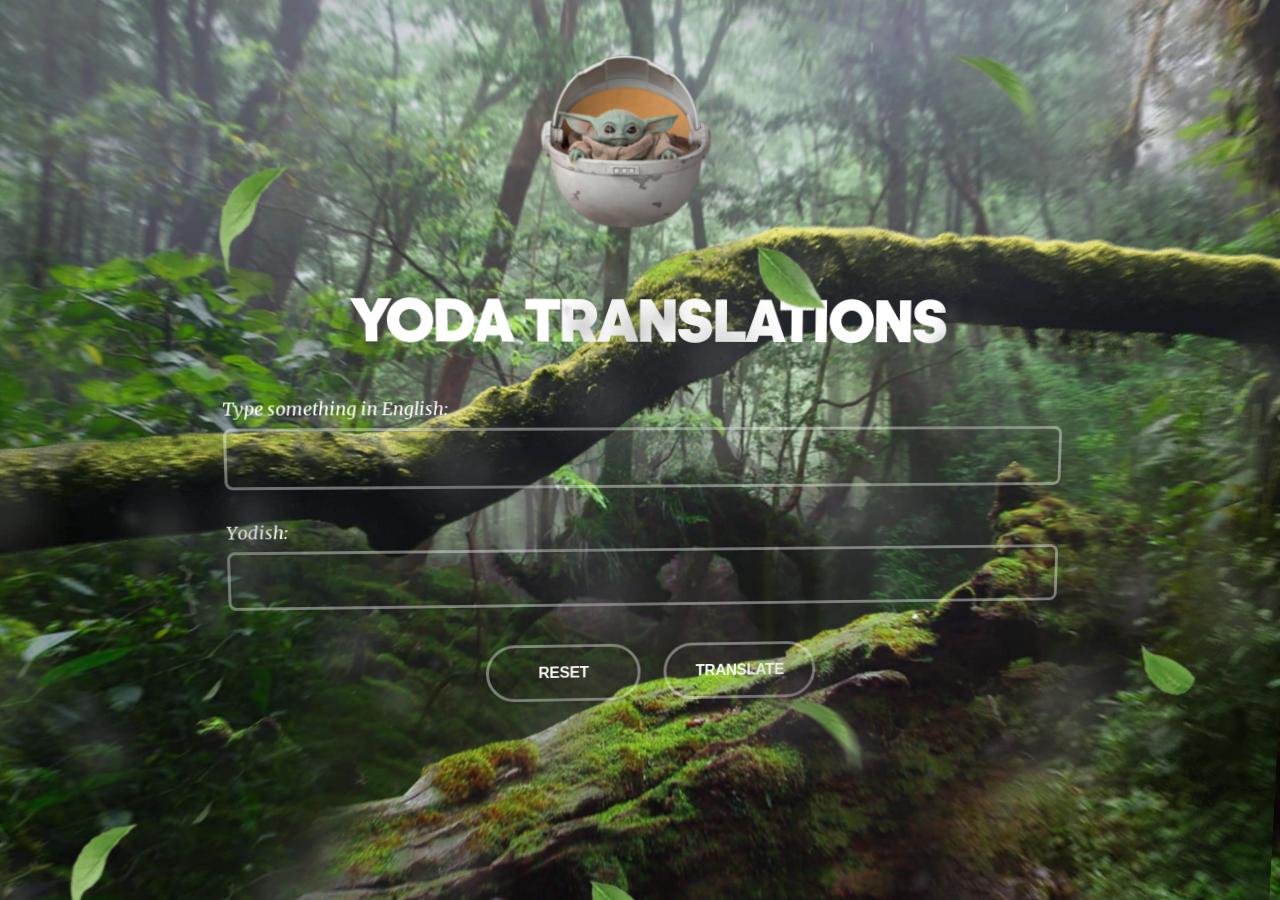
==== commit 5e5d7899: "upd img" ====
--- a/index.html
+++ b/index.html
@@ -6,7 +6,7 @@
     <meta name="viewport" content="width=device-width, initial-scale=1.0" />
     <meta
       name="description"
-      content="Translation from Galactic Basic Standard to Yodish and Minionese using JavaScript Fetch API. Training project for ITGirlSchool"
+      content="Translation from Galactic Basic Standard to Yodish using JavaScript Fetch API. Training project for ITGirlSchool"
     />
     <link rel="stylesheet" href="assets/css/styles.css" />
     <script src="assets/js/script.js" defer></script>
